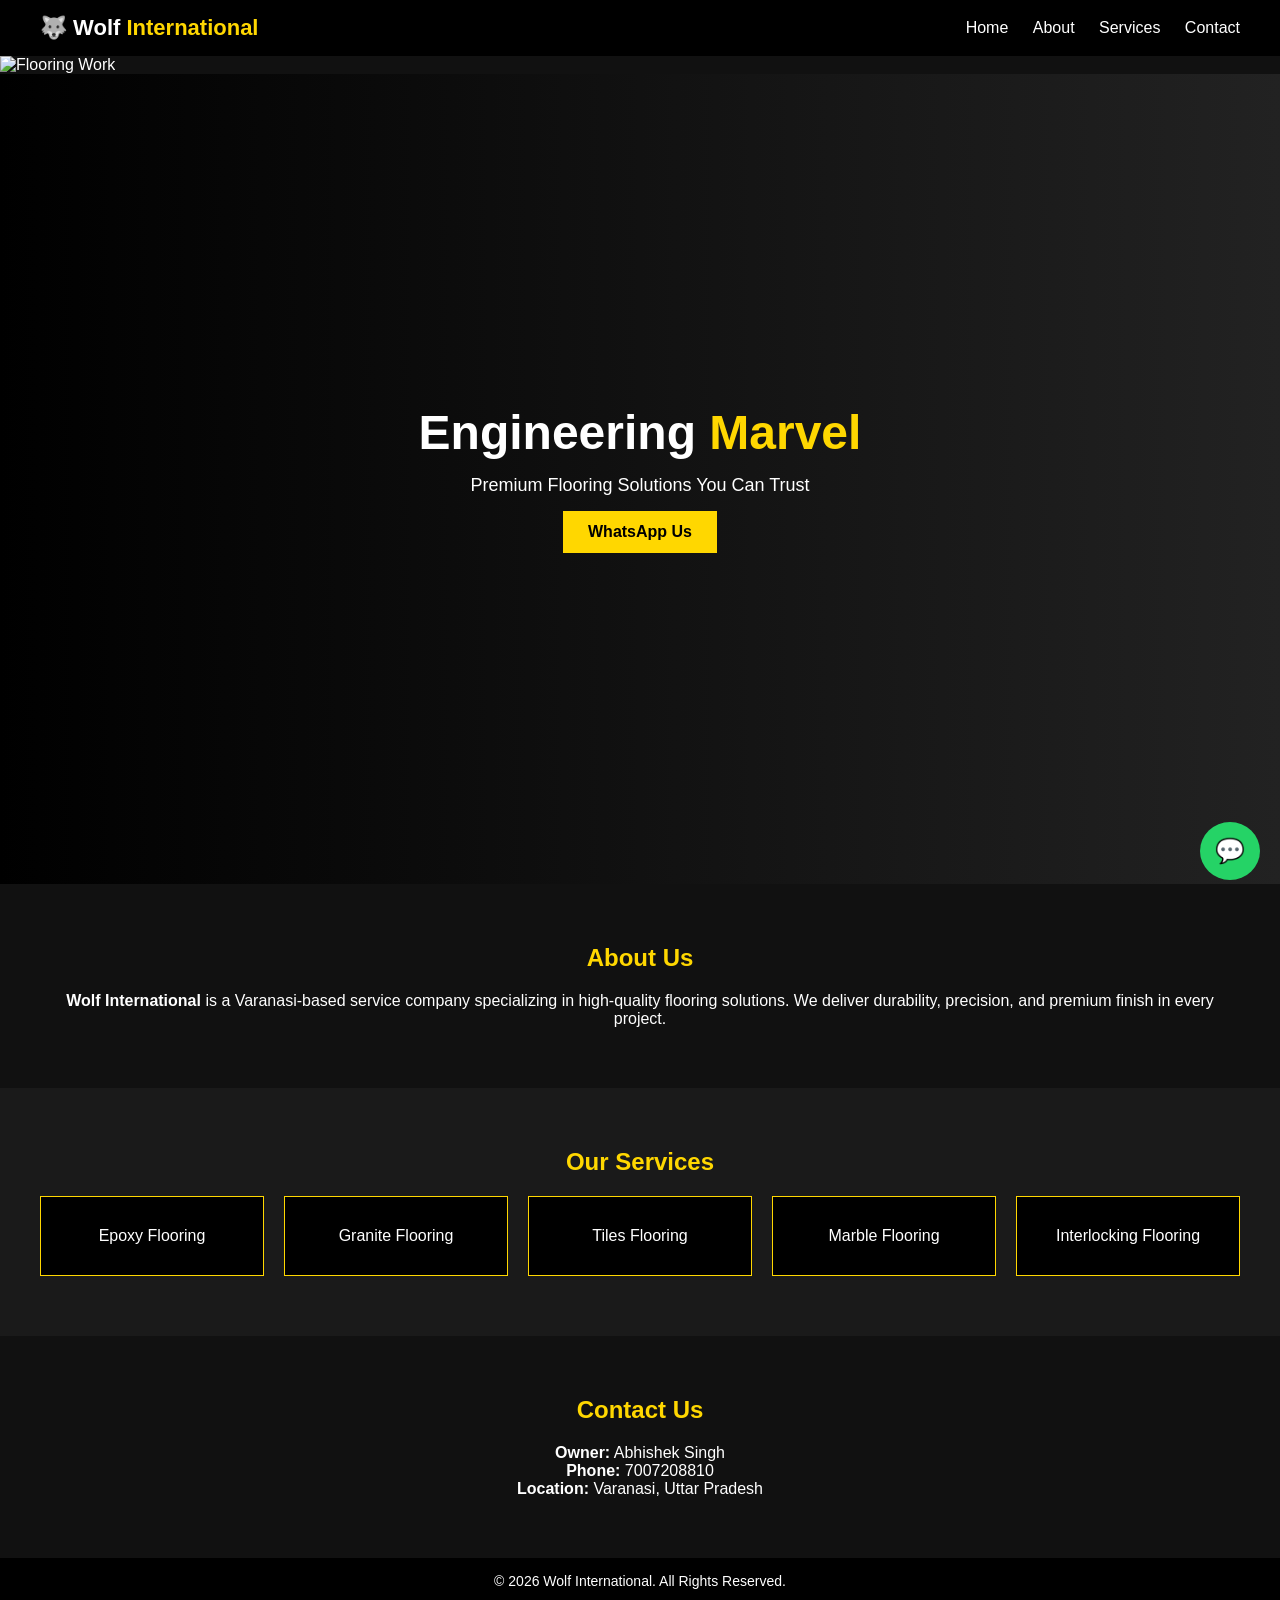
==== index.html @ dfa863a8 "Update index.html" ====
<!DOCTYPE html>
<html lang="en">
<head>
  <meta charset="UTF-8" />
  <meta name="viewport" content="width=device-width, initial-scale=1.0"/>
  <title>Wolf International | Engineering Marvel</title>
  <link rel="stylesheet" href="style.css">
</head>
<body>

<!-- HEADER -->
<header>
  <div class="logo">🐺 Wolf <span>International</span></div>
  <nav>
    <a href="#home">Home</a>
    <a href="#about">About</a>
    <a href="#services">Services</a>
    <a href="#contact">Contact</a>
  </nav>
</header>

<!-- HERO -->
  <div class="big-image">
    <img src="images/flooring-banner.png"
      alt="Flooring Work">
  </div>
<section id="home" class="hero">
  <h1>Engineering <span>Marvel</span></h1>
  <p>Premium Flooring Solutions You Can Trust</p>
  <a href="https://wa.me/917007208810" class="btn">WhatsApp Us</a>
</section>

<!-- ABOUT -->
<section id="about" class="section">
  <h2>About Us</h2>
  <p>
    <strong>Wolf International</strong> is a Varanasi-based service company
    specializing in high-quality flooring solutions.  
    We deliver durability, precision, and premium finish in every project.
  </p>
</section>

<!-- SERVICES -->
<section id="services" class="section dark">
  <h2>Our Services</h2>
  <div class="services">
    <div class="card">Epoxy Flooring</div>
    <div class="card">Granite Flooring</div>
    <div class="card">Tiles Flooring</div>
    <div class="card">Marble Flooring</div>
    <div class="card">Interlocking Flooring</div>
  </div>
</section>

<!-- CONTACT -->
<section id="contact" class="section">
  <h2>Contact Us</h2>
  <p><strong>Owner:</strong> Abhishek Singh</p>
  <p><strong>Phone:</strong> 7007208810</p>
  <p><strong>Location:</strong> Varanasi, Uttar Pradesh</p>
</section>

<!-- WHATSAPP FLOAT -->
<a href="https://wa.me/917007208810" class="whatsapp">💬</a>

<footer>
  © 2026 Wolf International. All Rights Reserved.
</footer>

</body>
</html>
---- style.css ----
* {
  margin: 0;
  padding: 0;
  box-sizing: border-box;
  font-family: Arial, sans-serif;
}

body {
  background: #111;
  color: #fff;
}

/* HEADER */
header {
  display: flex;
  justify-content: space-between;
  align-items: center;
  padding: 15px 40px;
  background: #000;
}

.logo {
  font-size: 22px;
  font-weight: bold;
}

.logo span {
  color: gold;
}

nav a {
  color: #fff;
  margin-left: 20px;
  text-decoration: none;
}

/* HERO */
.hero {
  height: 90vh;
  background: linear-gradient(to right, #000, #222);
  display: flex;
  flex-direction: column;
  justify-content: center;
  align-items: center;
  text-align: center;
}

.hero h1 {
  font-size: 48px;
}

.hero span {
  color: gold;
}

.hero p {
  margin: 15px 0;
  font-size: 18px;
}

.btn {
  background: gold;
  color: #000;
  padding: 12px 25px;
  text-decoration: none;
  font-weight: bold;
}

/* SECTIONS */
.section {
  padding: 60px 40px;
  text-align: center;
}

.section h2 {
  margin-bottom: 20px;
  color: gold;
}

.dark {
  background: #1a1a1a;
}

/* SERVICES */
.services {
  display: grid;
  grid-template-columns: repeat(auto-fit, minmax(220px, 1fr));
  gap: 20px;
}

.card {
  background: #000;
  padding: 30px;
  border: 1px solid gold;
}

/* WHATSAPP */
.whatsapp {
  position: fixed;
  bottom: 20px;
  right: 20px;
  background: #25D366;
  color: #fff;
  font-size: 24px;
  padding: 15px;
  border-radius: 50%;
  text-decoration: none;
}

/* FOOTER */
footer {
  text-align: center;
  padding: 15px;
  background: #000;
  font-size: 14px;
}
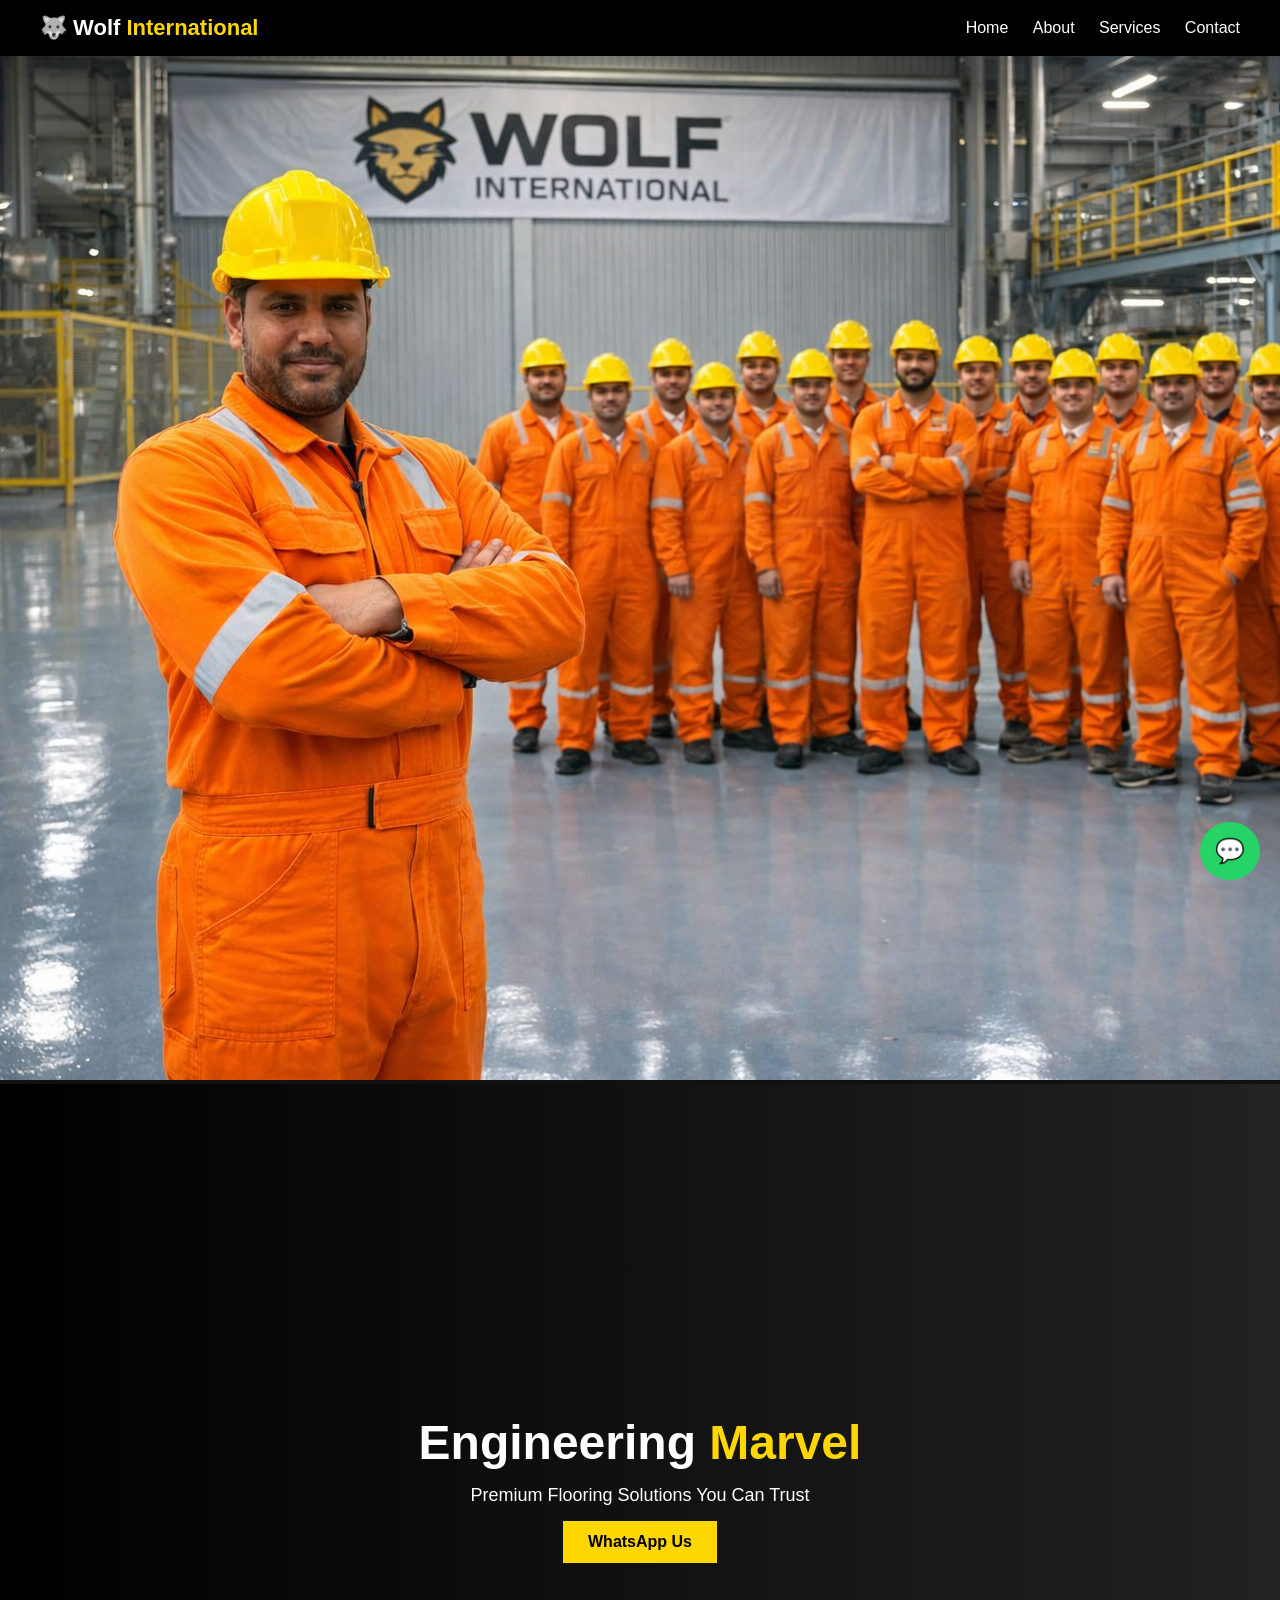
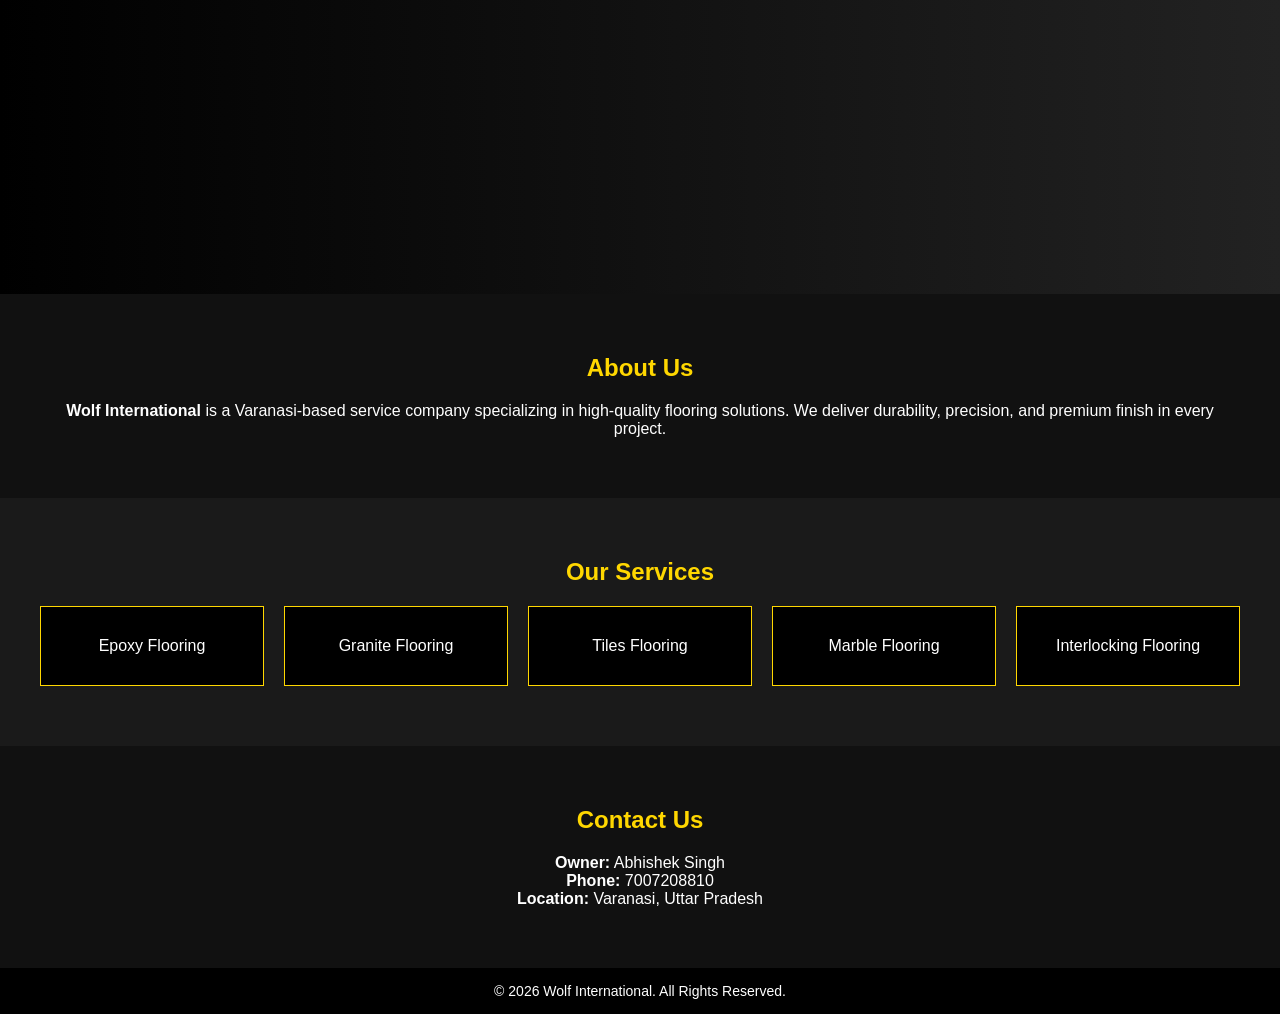
==== commit b9defe0f: "Update index.html" ====
--- a/index.html
+++ b/index.html
@@ -21,7 +21,7 @@
 
 <!-- HERO -->
   <div class="big-image">
-    <img src="images/flooring-banner.png"
+    <img src="./flooring-banner.png"
       alt="Flooring Work">
   </div>
 <section id="home" class="hero">
@@ -70,3 +70,5 @@
 </body>
 </html>
 
+
+
--- a/style.css
+++ b/style.css
@@ -113,4 +113,10 @@
   padding: 15px;
   background: #000;
   font-size: 14px;
+  .big-image img {
+    width:100%;
+    hight:85vh;
+    object-fit:cover;
+    display:block;
 }
+
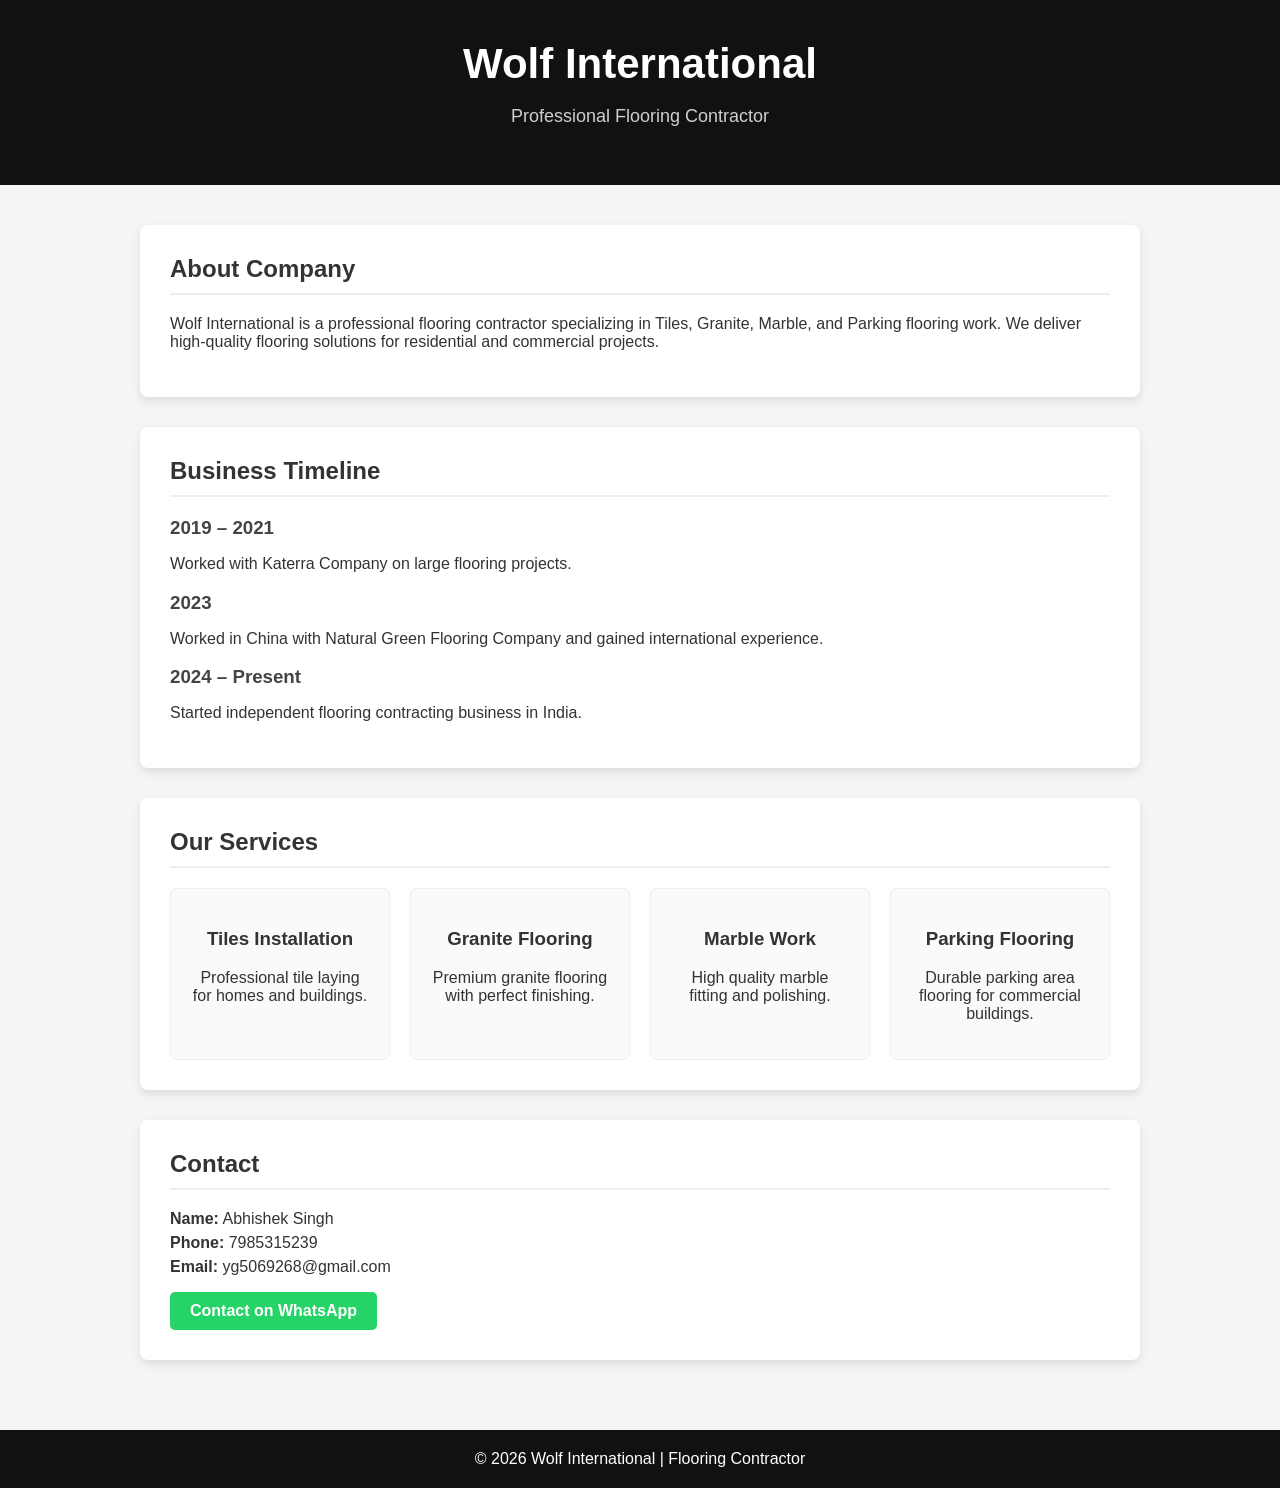
==== commit 2bda0107: "Add files via upload" ====
--- a/index.html
+++ b/index.html
@@ -1,74 +1,188 @@
 <!DOCTYPE html>
 <html lang="en">
 <head>
-  <meta charset="UTF-8" />
-  <meta name="viewport" content="width=device-width, initial-scale=1.0"/>
-  <title>Wolf International | Engineering Marvel</title>
-  <link rel="stylesheet" href="style.css">
+<meta charset="UTF-8">
+<meta name="viewport" content="width=device-width, initial-scale=1.0">
+
+<title>Wolf International | Flooring Contractor</title>
+
+<style>
+
+body{
+margin:0;
+font-family:Arial, Helvetica, sans-serif;
+background:#f5f5f5;
+color:#333;
+}
+
+header{
+background:#111;
+color:white;
+padding:40px;
+text-align:center;
+}
+
+header h1{
+font-size:42px;
+margin:0;
+}
+
+header p{
+font-size:18px;
+opacity:0.8;
+}
+
+.container{
+width:90%;
+max-width:1000px;
+margin:auto;
+padding:40px 0;
+}
+
+.section{
+background:white;
+padding:30px;
+margin-bottom:30px;
+border-radius:8px;
+box-shadow:0 4px 10px rgba(0,0,0,0.1);
+}
+
+.section h2{
+margin-top:0;
+border-bottom:2px solid #eee;
+padding-bottom:10px;
+}
+
+.timeline{
+margin-top:20px;
+}
+
+.timeline h3{
+margin-bottom:5px;
+color:#444;
+}
+
+.services{
+display:grid;
+grid-template-columns:repeat(auto-fit,minmax(200px,1fr));
+gap:20px;
+margin-top:20px;
+}
+
+.service-box{
+background:#fafafa;
+padding:20px;
+border-radius:6px;
+border:1px solid #eee;
+text-align:center;
+}
+
+footer{
+background:#111;
+color:white;
+text-align:center;
+padding:20px;
+}
+
+.contact p{
+margin:6px 0;
+}
+
+.whatsapp{
+display:inline-block;
+margin-top:10px;
+padding:10px 20px;
+background:#25D366;
+color:white;
+text-decoration:none;
+border-radius:5px;
+font-weight:bold;
+}
+
+</style>
 </head>
+
 <body>
 
-<!-- HEADER -->
 <header>
-  <div class="logo">🐺 Wolf <span>International</span></div>
-  <nav>
-    <a href="#home">Home</a>
-    <a href="#about">About</a>
-    <a href="#services">Services</a>
-    <a href="#contact">Contact</a>
-  </nav>
+<h1>Wolf International</h1>
+<p>Professional Flooring Contractor</p>
 </header>
 
-<!-- HERO -->
-  <div class="big-image">
-    <img src="./flooring-banner.png"
-      alt="Flooring Work">
-  </div>
-<section id="home" class="hero">
-  <h1>Engineering <span>Marvel</span></h1>
-  <p>Premium Flooring Solutions You Can Trust</p>
-  <a href="https://wa.me/917007208810" class="btn">WhatsApp Us</a>
-</section>
+<div class="container">
 
-<!-- ABOUT -->
-<section id="about" class="section">
-  <h2>About Us</h2>
-  <p>
-    <strong>Wolf International</strong> is a Varanasi-based service company
-    specializing in high-quality flooring solutions.  
-    We deliver durability, precision, and premium finish in every project.
-  </p>
-</section>
+<div class="section">
+<h2>About Company</h2>
+<p>
+Wolf International is a professional flooring contractor specializing in
+Tiles, Granite, Marble, and Parking flooring work.
+We deliver high-quality flooring solutions for residential and commercial projects.
+</p>
+</div>
 
-<!-- SERVICES -->
-<section id="services" class="section dark">
-  <h2>Our Services</h2>
-  <div class="services">
-    <div class="card">Epoxy Flooring</div>
-    <div class="card">Granite Flooring</div>
-    <div class="card">Tiles Flooring</div>
-    <div class="card">Marble Flooring</div>
-    <div class="card">Interlocking Flooring</div>
-  </div>
-</section>
+<div class="section">
+<h2>Business Timeline</h2>
 
-<!-- CONTACT -->
-<section id="contact" class="section">
-  <h2>Contact Us</h2>
-  <p><strong>Owner:</strong> Abhishek Singh</p>
-  <p><strong>Phone:</strong> 7007208810</p>
-  <p><strong>Location:</strong> Varanasi, Uttar Pradesh</p>
-</section>
+<div class="timeline">
 
-<!-- WHATSAPP FLOAT -->
-<a href="https://wa.me/917007208810" class="whatsapp">💬</a>
+<h3>2019 – 2021</h3>
+<p>Worked with Katerra Company on large flooring projects.</p>
+
+<h3>2023</h3>
+<p>Worked in China with Natural Green Flooring Company and gained international experience.</p>
+
+<h3>2024 – Present</h3>
+<p>Started independent flooring contracting business in India.</p>
+
+</div>
+</div>
+
+<div class="section">
+<h2>Our Services</h2>
+
+<div class="services">
+
+<div class="service-box">
+<h3>Tiles Installation</h3>
+<p>Professional tile laying for homes and buildings.</p>
+</div>
+
+<div class="service-box">
+<h3>Granite Flooring</h3>
+<p>Premium granite flooring with perfect finishing.</p>
+</div>
+
+<div class="service-box">
+<h3>Marble Work</h3>
+<p>High quality marble fitting and polishing.</p>
+</div>
+
+<div class="service-box">
+<h3>Parking Flooring</h3>
+<p>Durable parking area flooring for commercial buildings.</p>
+</div>
+
+</div>
+</div>
+
+<div class="section contact">
+<h2>Contact</h2>
+
+<p><strong>Name:</strong> Abhishek Singh</p>
+<p><strong>Phone:</strong> 7985315239</p>
+<p><strong>Email:</strong> yg5069268@gmail.com</p>
+
+<a class="whatsapp" href="https://wa.me/917985315239">
+Contact on WhatsApp
+</a>
+
+</div>
+
+</div>
 
 <footer>
-  © 2026 Wolf International. All Rights Reserved.
+© 2026 Wolf International | Flooring Contractor
 </footer>
 
 </body>
-</html>
-
-
-
+</html>
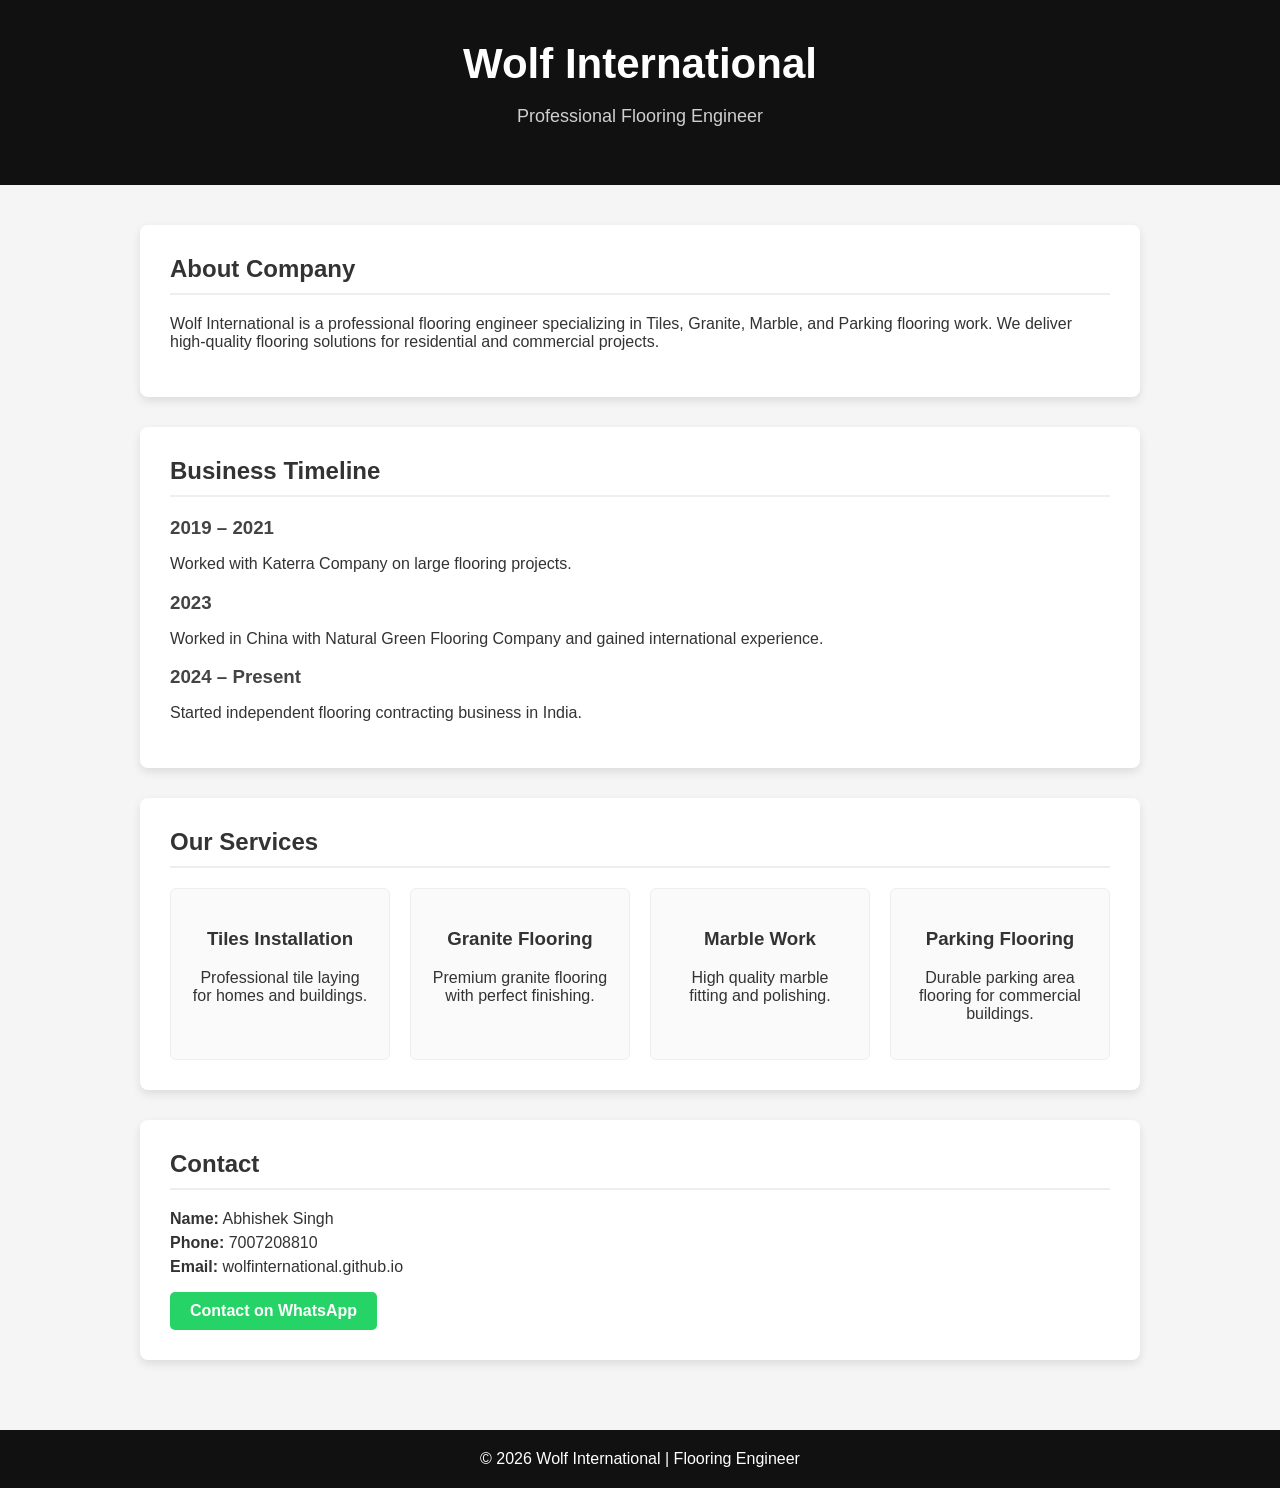
==== commit 1641de50: "Update index.html" ====
--- a/index.html
+++ b/index.html
@@ -4,7 +4,7 @@
 <meta charset="UTF-8">
 <meta name="viewport" content="width=device-width, initial-scale=1.0">
 
-<title>Wolf International | Flooring Contractor</title>
+<title>Wolf International | Flooring Engineer</title>
 
 <style>
 
@@ -106,7 +106,7 @@
 
 <header>
 <h1>Wolf International</h1>
-<p>Professional Flooring Contractor</p>
+<p>Professional Flooring Engineer</p>
 </header>
 
 <div class="container">
@@ -114,7 +114,7 @@
 <div class="section">
 <h2>About Company</h2>
 <p>
-Wolf International is a professional flooring contractor specializing in
+Wolf International is a professional flooring engineer specializing in
 Tiles, Granite, Marble, and Parking flooring work.
 We deliver high-quality flooring solutions for residential and commercial projects.
 </p>
@@ -169,10 +169,10 @@
 <h2>Contact</h2>
 
 <p><strong>Name:</strong> Abhishek Singh</p>
-<p><strong>Phone:</strong> 7985315239</p>
-<p><strong>Email:</strong> yg5069268@gmail.com</p>
+<p><strong>Phone:</strong> 7007208810</p>
+<p><strong>Email:</strong> wolfinternational.github.io</p>
 
-<a class="whatsapp" href="https://wa.me/917985315239">
+<a class="whatsapp" href="https://wa.me/7007208810">
 Contact on WhatsApp
 </a>
 
@@ -181,8 +181,9 @@
 </div>
 
 <footer>
-© 2026 Wolf International | Flooring Contractor
+© 2026 Wolf International | Flooring Engineer
 </footer>
 
 </body>
-</html>+
+</html>
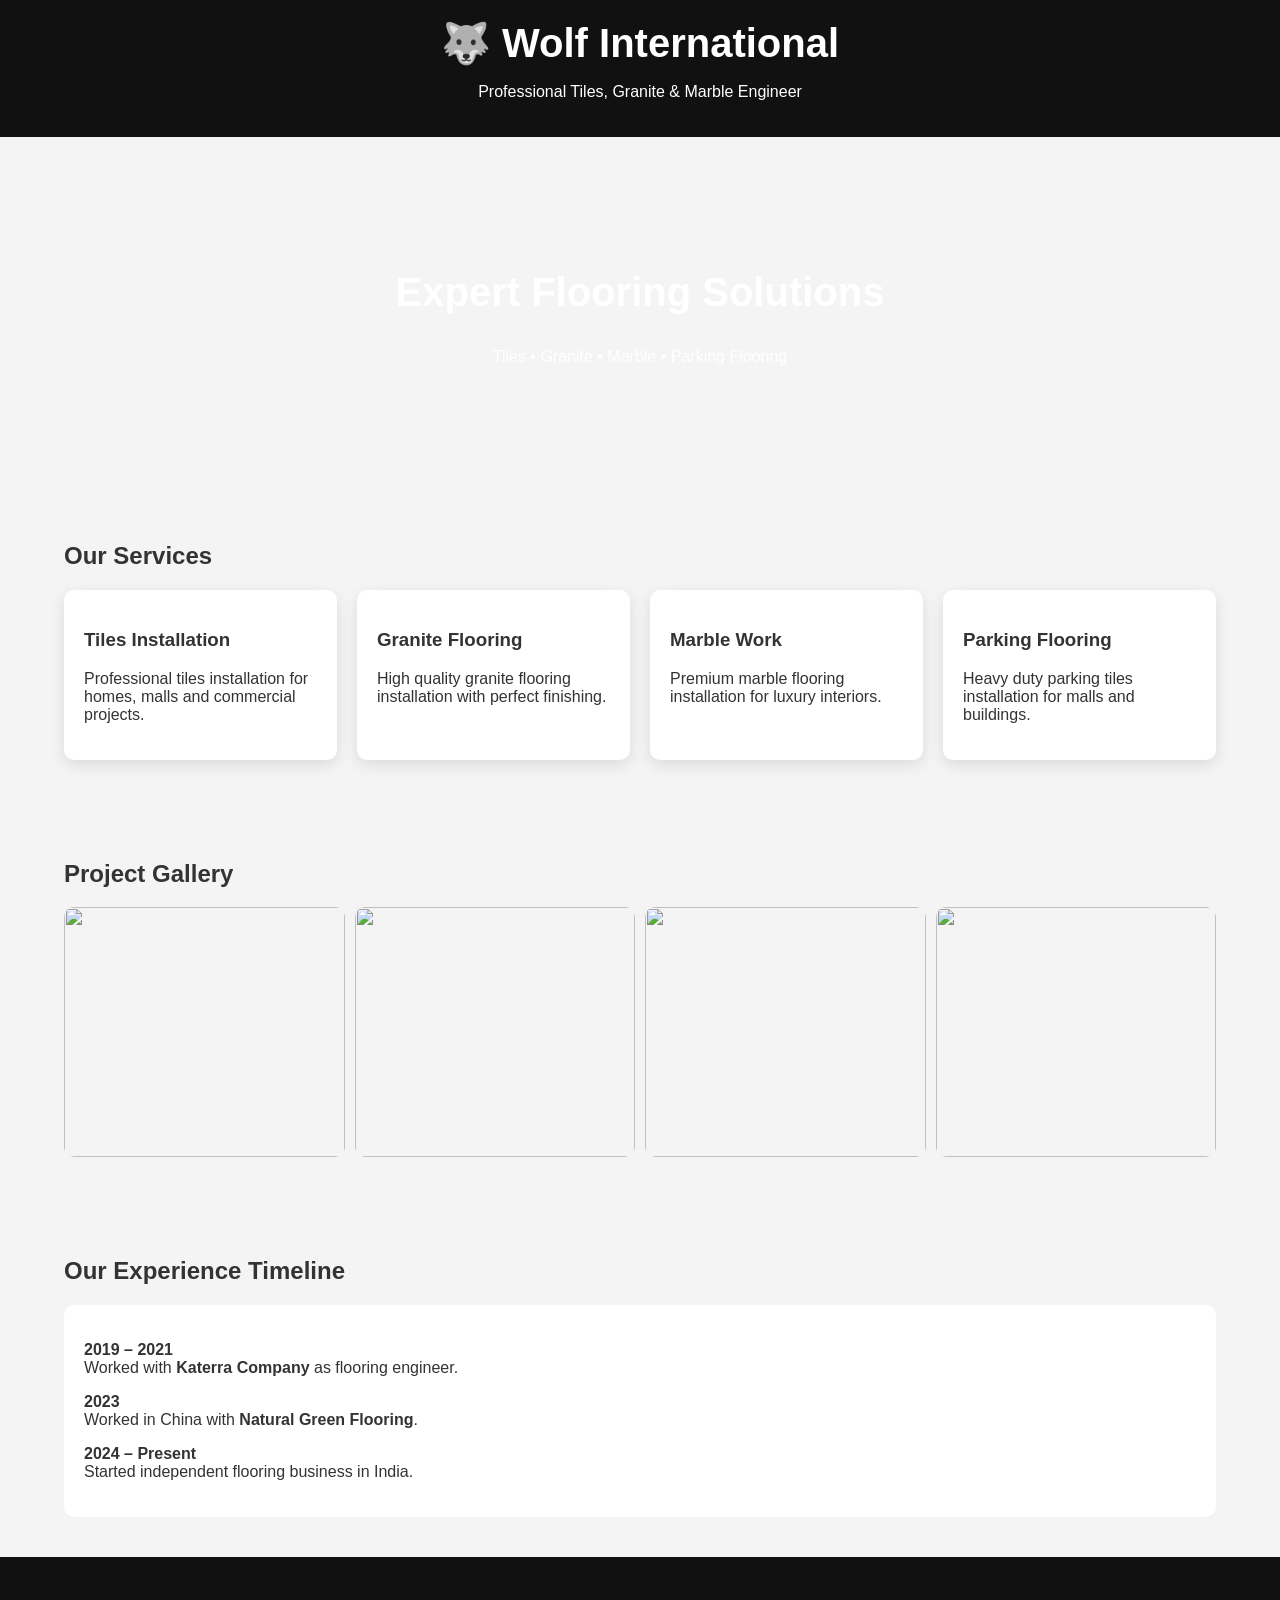
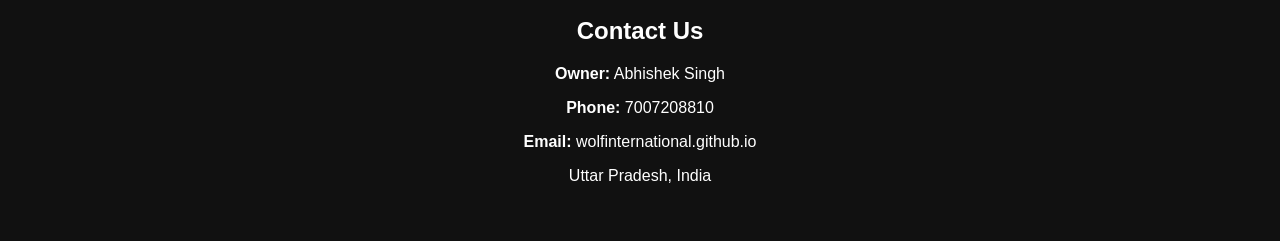
==== commit b8ad49d5: "Create index.html" ====
--- a/index.html
+++ b/index.html
@@ -1,189 +1,182 @@
-<!DOCTYPE html>
-<html lang="en">
-<head>
-<meta charset="UTF-8">
-<meta name="viewport" content="width=device-width, initial-scale=1.0">
-
-<title>Wolf International | Flooring Engineer</title>
-
-<style>
-
-body{
-margin:0;
-font-family:Arial, Helvetica, sans-serif;
-background:#f5f5f5;
-color:#333;
-}
-
-header{
-background:#111;
-color:white;
-padding:40px;
-text-align:center;
-}
-
-header h1{
-font-size:42px;
-margin:0;
-}
-
-header p{
-font-size:18px;
-opacity:0.8;
-}
-
-.container{
-width:90%;
-max-width:1000px;
-margin:auto;
-padding:40px 0;
-}
-
-.section{
-background:white;
-padding:30px;
-margin-bottom:30px;
-border-radius:8px;
-box-shadow:0 4px 10px rgba(0,0,0,0.1);
-}
-
-.section h2{
-margin-top:0;
-border-bottom:2px solid #eee;
-padding-bottom:10px;
-}
-
-.timeline{
-margin-top:20px;
-}
-
-.timeline h3{
-margin-bottom:5px;
-color:#444;
-}
-
-.services{
-display:grid;
-grid-template-columns:repeat(auto-fit,minmax(200px,1fr));
-gap:20px;
-margin-top:20px;
-}
-
-.service-box{
-background:#fafafa;
-padding:20px;
-border-radius:6px;
-border:1px solid #eee;
-text-align:center;
-}
-
-footer{
-background:#111;
-color:white;
-text-align:center;
-padding:20px;
-}
-
-.contact p{
-margin:6px 0;
-}
-
-.whatsapp{
-display:inline-block;
-margin-top:10px;
-padding:10px 20px;
-background:#25D366;
-color:white;
-text-decoration:none;
-border-radius:5px;
-font-weight:bold;
-}
-
-</style>
-</head>
-
-<body>
-
-<header>
-<h1>Wolf International</h1>
-<p>Professional Flooring Engineer</p>
-</header>
-
-<div class="container">
-
-<div class="section">
-<h2>About Company</h2>
-<p>
-Wolf International is a professional flooring engineer specializing in
-Tiles, Granite, Marble, and Parking flooring work.
-We deliver high-quality flooring solutions for residential and commercial projects.
-</p>
-</div>
-
-<div class="section">
-<h2>Business Timeline</h2>
-
-<div class="timeline">
-
-<h3>2019 – 2021</h3>
-<p>Worked with Katerra Company on large flooring projects.</p>
-
-<h3>2023</h3>
-<p>Worked in China with Natural Green Flooring Company and gained international experience.</p>
-
-<h3>2024 – Present</h3>
-<p>Started independent flooring contracting business in India.</p>
-
-</div>
-</div>
-
-<div class="section">
-<h2>Our Services</h2>
-
-<div class="services">
-
-<div class="service-box">
-<h3>Tiles Installation</h3>
-<p>Professional tile laying for homes and buildings.</p>
-</div>
-
-<div class="service-box">
-<h3>Granite Flooring</h3>
-<p>Premium granite flooring with perfect finishing.</p>
-</div>
-
-<div class="service-box">
-<h3>Marble Work</h3>
-<p>High quality marble fitting and polishing.</p>
-</div>
-
-<div class="service-box">
-<h3>Parking Flooring</h3>
-<p>Durable parking area flooring for commercial buildings.</p>
-</div>
-
-</div>
-</div>
-
-<div class="section contact">
-<h2>Contact</h2>
-
-<p><strong>Name:</strong> Abhishek Singh</p>
-<p><strong>Phone:</strong> 7007208810</p>
-<p><strong>Email:</strong> wolfinternational.github.io</p>
-
-<a class="whatsapp" href="https://wa.me/7007208810">
-Contact on WhatsApp
-</a>
-
-</div>
-
-</div>
-
-<footer>
-© 2026 Wolf International | Flooring Engineer
-</footer>
-
-</body>
-
-</html>
+<!DOCTYPE html>
+<html lang="en">
+<head>
+<meta charset="UTF-8">
+<meta name="viewport" content="width=device-width, initial-scale=1.0">
+<title>Wolf International | Flooring Engineer</title>
+
+<style>
+
+body{
+margin:0;
+font-family:Arial, sans-serif;
+background:#f4f4f4;
+color:#333;
+}
+
+header{
+background:#111;
+color:white;
+padding:20px;
+text-align:center;
+}
+
+header h1{
+margin:0;
+font-size:40px;
+}
+
+.hero{
+background:url('https://images.unsplash.com/photo-1600585154340-be6161a56a0c') center/cover;
+color:white;
+text-align:center;
+padding:100px 20px;
+}
+
+.hero h2{
+font-size:40px;
+}
+
+.container{
+width:90%;
+max-width:1200px;
+margin:auto;
+padding:40px 0;
+}
+
+.services{
+display:grid;
+grid-template-columns:repeat(auto-fit,minmax(250px,1fr));
+gap:20px;
+}
+
+.card{
+background:white;
+padding:20px;
+border-radius:10px;
+box-shadow:0 5px 15px rgba(0,0,0,0.1);
+}
+
+.gallery{
+display:grid;
+grid-template-columns:repeat(auto-fit,minmax(250px,1fr));
+gap:10px;
+}
+
+.gallery img{
+width:100%;
+height:250px;
+object-fit:cover;
+border-radius:10px;
+}
+
+.timeline{
+background:white;
+padding:20px;
+border-radius:10px;
+}
+
+.contact{
+background:#111;
+color:white;
+text-align:center;
+padding:40px;
+}
+
+img{
+max-width:100%;
+height:auto;
+}
+
+</style>
+</head>
+
+<body>
+
+<header>
+<h1>🐺 Wolf International</h1>
+<p>Professional Tiles, Granite & Marble Engineer</p>
+</header>
+
+<section class="hero">
+<h2>Expert Flooring Solutions</h2>
+<p>Tiles • Granite • Marble • Parking Flooring</p>
+</section>
+
+<section class="container">
+
+<h2>Our Services</h2>
+
+<div class="services">
+
+<div class="card">
+<h3>Tiles Installation</h3>
+<p>Professional tiles installation for homes, malls and commercial projects.</p>
+</div>
+
+<div class="card">
+<h3>Granite Flooring</h3>
+<p>High quality granite flooring installation with perfect finishing.</p>
+</div>
+
+<div class="card">
+<h3>Marble Work</h3>
+<p>Premium marble flooring installation for luxury interiors.</p>
+</div>
+
+<div class="card">
+<h3>Parking Flooring</h3>
+<p>Heavy duty parking tiles installation for malls and buildings.</p>
+</div>
+
+</div>
+
+</section>
+
+<section class="container">
+
+<h2>Project Gallery</h2>
+
+<div class="gallery">
+
+<img src="https://images.unsplash.com/photo-1600566753190-17f0baa2a6c3">
+<img src="https://images.unsplash.com/photo-1600585154526-990dced4db0d">
+<img src="https://images.unsplash.com/photo-1600607687920-4e2a09cf159d">
+<img src="https://images.unsplash.com/photo-1600585154154-7125b15a6a1a">
+
+</div>
+
+</section>
+
+<section class="container">
+
+<h2>Our Experience Timeline</h2>
+
+<div class="timeline">
+
+<p><b>2019 – 2021</b><br>
+Worked with <b>Katerra Company</b> as flooring engineer.</p>
+
+<p><b>2023</b><br>
+Worked in China with <b>Natural Green Flooring</b>.</p>
+
+<p><b>2024 – Present</b><br>
+Started independent flooring business in India.</p>
+
+</div>
+
+</section>
+
+<section class="contact">
+
+<h2>Contact Us</h2>
+
+<p><b>Owner:</b> Abhishek Singh</p>
+<p><b>Phone:</b> 7007208810</p>
+<p><b>Email:</b> wolfinternational.github.io</p>
+<p>Uttar Pradesh, India</p>
+
+</section>
+
+</body>
+</html>
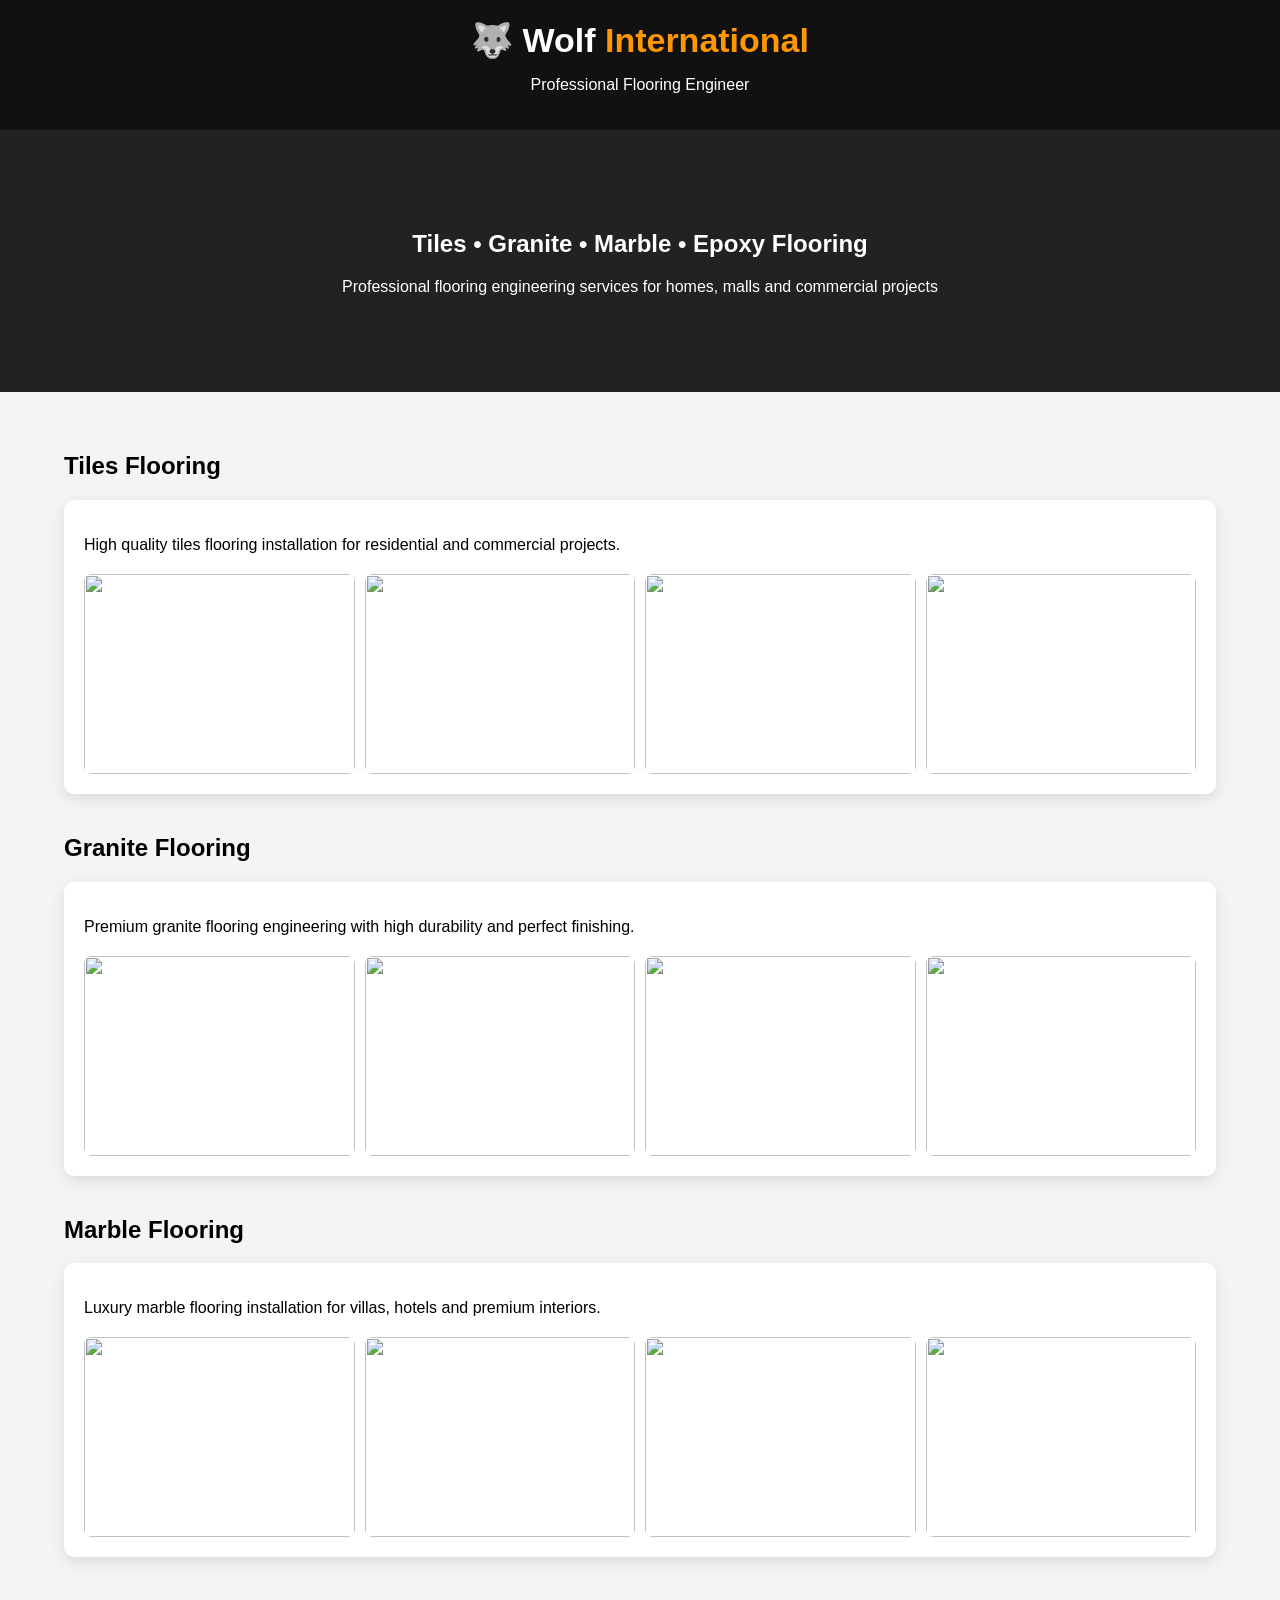
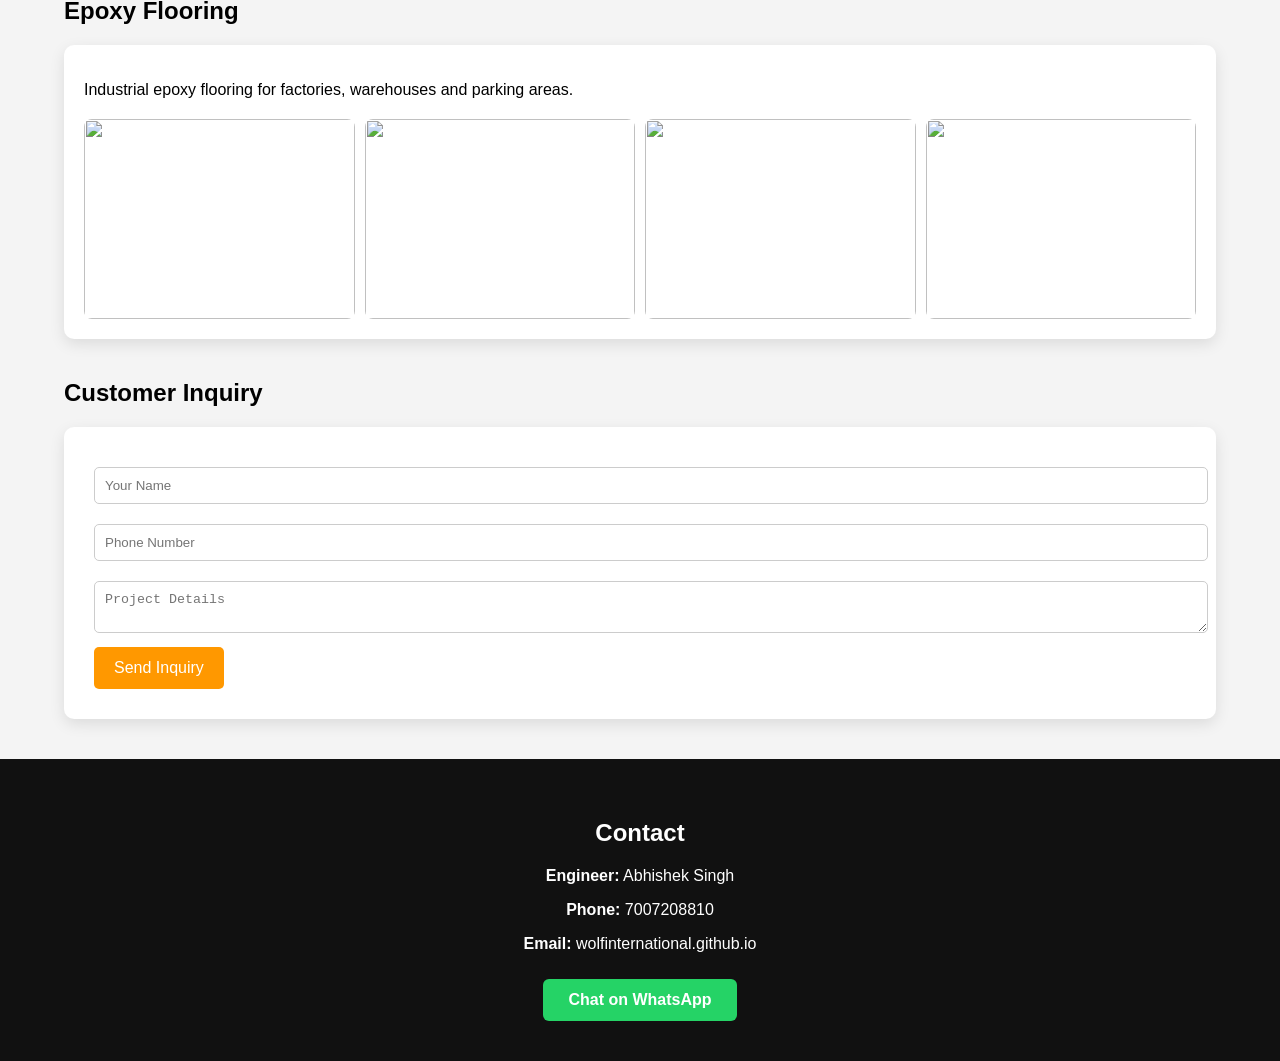
==== commit 483ff9bf: "Create index.html" ====
--- a/index.html
+++ b/index.html
@@ -9,9 +9,8 @@
 
 body{
 margin:0;
-font-family:Arial, sans-serif;
+font-family:Arial;
 background:#f4f4f4;
-color:#333;
 }
 
 header{
@@ -21,20 +20,20 @@
 text-align:center;
 }
 
-header h1{
-margin:0;
-font-size:40px;
+.logo{
+font-size:34px;
+font-weight:bold;
+}
+
+.logo span{
+color:#ff9800;
 }
 
 .hero{
-background:url('https://images.unsplash.com/photo-1600585154340-be6161a56a0c') center/cover;
+background:#222;
 color:white;
 text-align:center;
-padding:100px 20px;
-}
-
-.hero h2{
-font-size:40px;
+padding:80px 20px;
 }
 
 .container{
@@ -44,36 +43,26 @@
 padding:40px 0;
 }
 
-.services{
-display:grid;
-grid-template-columns:repeat(auto-fit,minmax(250px,1fr));
-gap:20px;
-}
-
-.card{
+.service{
 background:white;
 padding:20px;
+margin-bottom:40px;
 border-radius:10px;
 box-shadow:0 5px 15px rgba(0,0,0,0.1);
 }
 
 .gallery{
 display:grid;
-grid-template-columns:repeat(auto-fit,minmax(250px,1fr));
+grid-template-columns:repeat(auto-fit,minmax(200px,1fr));
 gap:10px;
+margin-top:20px;
 }
 
 .gallery img{
 width:100%;
-height:250px;
+height:200px;
 object-fit:cover;
-border-radius:10px;
-}
-
-.timeline{
-background:white;
-padding:20px;
-border-radius:10px;
+border-radius:8px;
 }
 
 .contact{
@@ -83,9 +72,40 @@
 padding:40px;
 }
 
-img{
-max-width:100%;
-height:auto;
+.whatsapp{
+display:inline-block;
+background:#25D366;
+color:white;
+padding:12px 25px;
+border-radius:6px;
+text-decoration:none;
+margin-top:10px;
+font-weight:bold;
+}
+
+form{
+background:white;
+padding:30px;
+border-radius:10px;
+box-shadow:0 5px 15px rgba(0,0,0,0.1);
+}
+
+input, textarea{
+width:100%;
+padding:10px;
+margin:10px 0;
+border:1px solid #ccc;
+border-radius:5px;
+}
+
+button{
+background:#ff9800;
+border:none;
+padding:12px 20px;
+color:white;
+font-size:16px;
+border-radius:5px;
+cursor:pointer;
 }
 
 </style>
@@ -94,87 +114,116 @@
 <body>
 
 <header>
-<h1>🐺 Wolf International</h1>
-<p>Professional Tiles, Granite & Marble Engineer</p>
+
+<div class="logo">🐺 Wolf <span>International</span></div>
+<p>Professional Flooring Engineer</p>
+
 </header>
 
 <section class="hero">
-<h2>Expert Flooring Solutions</h2>
-<p>Tiles • Granite • Marble • Parking Flooring</p>
+
+<h2>Tiles • Granite • Marble • Epoxy Flooring</h2>
+<p>Professional flooring engineering services for homes, malls and commercial projects</p>
+
 </section>
 
-<section class="container">
-
-<h2>Our Services</h2>
-
-<div class="services">
-
-<div class="card">
-<h3>Tiles Installation</h3>
-<p>Professional tiles installation for homes, malls and commercial projects.</p>
-</div>
-
-<div class="card">
-<h3>Granite Flooring</h3>
-<p>High quality granite flooring installation with perfect finishing.</p>
-</div>
-
-<div class="card">
-<h3>Marble Work</h3>
-<p>Premium marble flooring installation for luxury interiors.</p>
-</div>
-
-<div class="card">
-<h3>Parking Flooring</h3>
-<p>Heavy duty parking tiles installation for malls and buildings.</p>
-</div>
-
-</div>
-
-</section>
-
-<section class="container">
-
-<h2>Project Gallery</h2>
-
-<div class="gallery">
-
+<div class="container">
+
+<h2>Tiles Flooring</h2>
+
+<div class="service">
+
+<p>High quality tiles flooring installation for residential and commercial projects.</p>
+
+<div class="gallery">
+
+<img src="https://images.unsplash.com/photo-1600607687920-4e2a09cf159d">
+<img src="https://images.unsplash.com/photo-1600585154526-990dced4db0d">
+<img src="https://images.unsplash.com/photo-1600573472592-401b489a3cdc">
 <img src="https://images.unsplash.com/photo-1600566753190-17f0baa2a6c3">
-<img src="https://images.unsplash.com/photo-1600585154526-990dced4db0d">
-<img src="https://images.unsplash.com/photo-1600607687920-4e2a09cf159d">
+
+</div>
+
+</div>
+
+<h2>Granite Flooring</h2>
+
+<div class="service">
+
+<p>Premium granite flooring engineering with high durability and perfect finishing.</p>
+
+<div class="gallery">
+
+<img src="https://images.unsplash.com/photo-1582582494700-7d8d1e5e0f7c">
+<img src="https://images.unsplash.com/photo-1588854337221-4cf9fa96059c">
+<img src="https://images.unsplash.com/photo-1560185127-6ed189bf02f4">
+<img src="https://images.unsplash.com/photo-1581093458791-9d09c16f9c2d">
+
+</div>
+
+</div>
+
+<h2>Marble Flooring</h2>
+
+<div class="service">
+
+<p>Luxury marble flooring installation for villas, hotels and premium interiors.</p>
+
+<div class="gallery">
+
+<img src="https://images.unsplash.com/photo-1598928506311-c55ded91a20c">
+<img src="https://images.unsplash.com/photo-1600210492493-0946911123ea">
+<img src="https://images.unsplash.com/photo-1600607688969-a5bfcd646154">
+<img src="https://images.unsplash.com/photo-1600047509358-9dc75507daeb">
+
+</div>
+
+</div>
+
+<h2>Epoxy Flooring</h2>
+
+<div class="service">
+
+<p>Industrial epoxy flooring for factories, warehouses and parking areas.</p>
+
+<div class="gallery">
+
 <img src="https://images.unsplash.com/photo-1600585154154-7125b15a6a1a">
-
-</div>
-
-</section>
-
-<section class="container">
-
-<h2>Our Experience Timeline</h2>
-
-<div class="timeline">
-
-<p><b>2019 – 2021</b><br>
-Worked with <b>Katerra Company</b> as flooring engineer.</p>
-
-<p><b>2023</b><br>
-Worked in China with <b>Natural Green Flooring</b>.</p>
-
-<p><b>2024 – Present</b><br>
-Started independent flooring business in India.</p>
-
-</div>
-
-</section>
+<img src="https://images.unsplash.com/photo-1600566752734-4d1c4b8a8c0f">
+<img src="https://images.unsplash.com/photo-1600585154207-7f2d45d3f5c2">
+<img src="https://images.unsplash.com/photo-1600585154340-be6161a56a0c">
+
+</div>
+
+</div>
+
+<h2>Customer Inquiry</h2>
+
+<form>
+
+<input type="text" placeholder="Your Name" required>
+
+<input type="tel" placeholder="Phone Number" required>
+
+<textarea placeholder="Project Details"></textarea>
+
+<button type="submit">Send Inquiry</button>
+
+</form>
+
+</div>
 
 <section class="contact">
 
-<h2>Contact Us</h2>
-
-<p><b>Owner:</b> Abhishek Singh</p>
+<h2>Contact</h2>
+
+<p><b>Engineer:</b> Abhishek Singh</p>
+
 <p><b>Phone:</b> 7007208810</p>
+
 <p><b>Email:</b> wolfinternational.github.io</p>
-<p>Uttar Pradesh, India</p>
+
+<a class="whatsapp" href="https://wa.me/917007208810">Chat on WhatsApp</a>
 
 </section>
 
